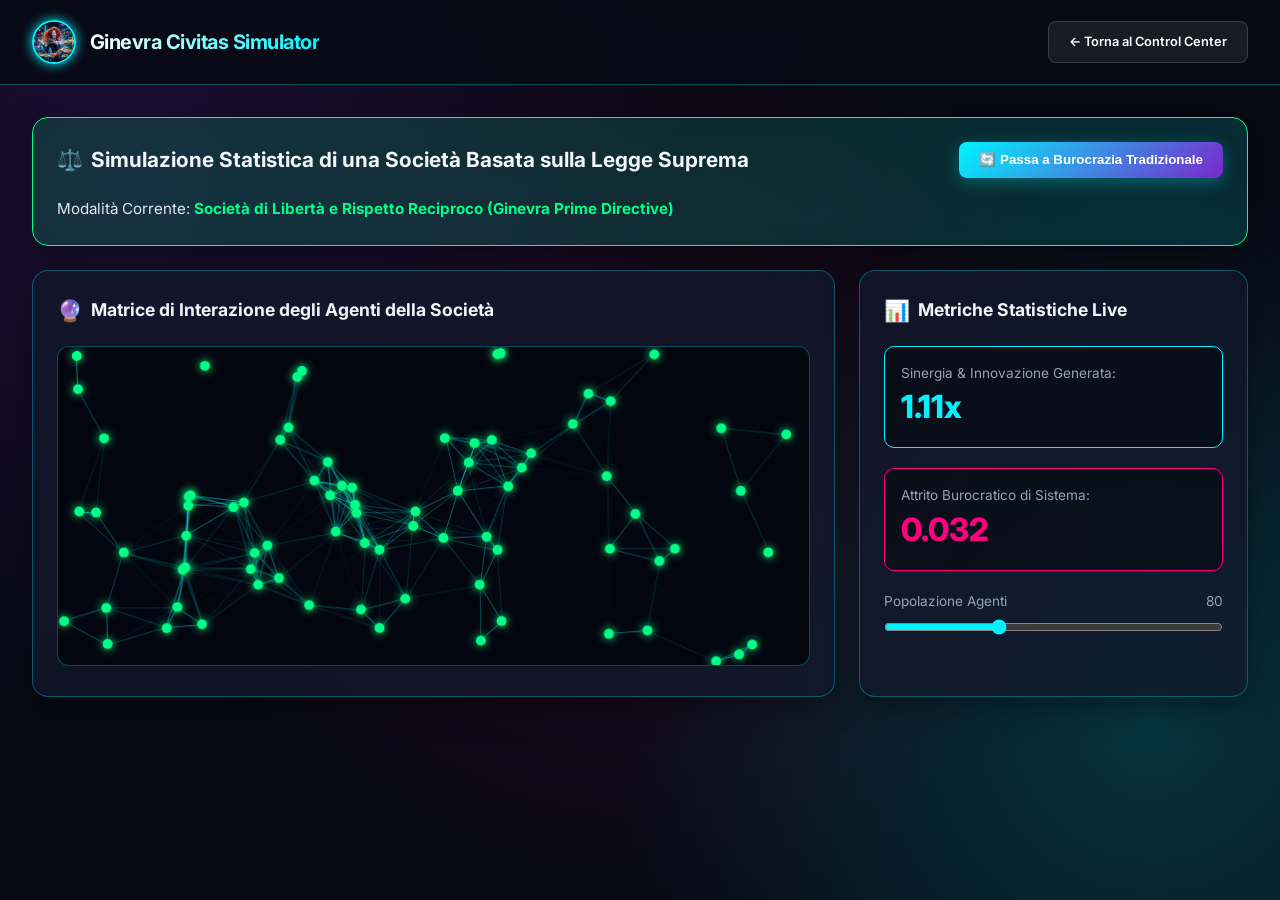
==== web_app/civitas.html @ 3752b7ee "feat(civitas): add Ginevra Civitas interactive statistical society simulator based on the prime dire" ====
<!DOCTYPE html>
<html lang="it">
<head>
  <meta charset="UTF-8">
  <meta name="viewport" content="width=device-width, initial-scale=1.0, maximum-scale=1.0, user-scalable=no">
  <title>Ginevra Civitas Simulator - Simulazione Statistica Società di Libertà</title>
  
  <link rel="preconnect" href="https://fonts.googleapis.com">
  <link rel="preconnect" href="https://fonts.gstatic.com" crossorigin>
  <link href="https://fonts.googleapis.com/css2?family=Fira+Code:wght@400;600&family=Inter:wght@400;600;700;800&display=swap" rel="stylesheet">
  <link rel="stylesheet" href="style.css">
</head>
<body>

  <header class="header-bar">
    <div class="logo-area">
      <img src="ginevra_avatar.png" alt="Ginevra Avatar" style="width: 44px; height: 44px; border-radius: 50%; border: 2px solid var(--accent-cyan); box-shadow: 0 0 12px var(--accent-cyan); object-fit: cover;">
      <div class="logo-title">Ginevra Civitas Simulator</div>
    </div>
    <div class="status-pills">
      <a href="index.html" class="btn btn-secondary" style="text-decoration: none; font-size: 0.8rem;">← Torna al Control Center</a>
    </div>
  </header>

  <main class="main-container">
    
    <div class="card col-12" style="background: linear-gradient(135deg, rgba(0, 255, 135, 0.15), rgba(0, 242, 254, 0.15)); border-color: var(--accent-green);">
      <div class="card-header">
        <div class="card-title" style="font-size: 1.3rem;">
          <span>⚖️</span> Simulazione Statistica di una Società Basata sulla Legge Suprema
        </div>
        <button class="btn" id="mode-toggle-btn" onclick="toggleDirectiveMode()">🔄 Passa a Burocrazia Tradizionale</button>
      </div>
      <p style="color: #e2e8f0; font-size: 0.95rem;">
        Modalità Corrente: <strong id="sim-mode-title" style="color: var(--accent-green);">Società di Libertà e Rispetto Reciproco (Ginevra Prime Directive)</strong>
      </p>
    </div>

    <!-- Canvas Simulation & Radar -->
    <div class="card col-8">
      <div class="card-header">
        <div class="card-title">
          <span>🔮</span> Matrice di Interazione degli Agenti della Società
        </div>
      </div>
      
      <canvas id="civitas-canvas" style="width: 100%; height: 320px; background: rgba(5,7,15,0.95); border-radius: 12px; border: 1px solid var(--border-glow);"></canvas>
    </div>

    <!-- Live Statistical Metrics Panel -->
    <div class="card col-4">
      <div class="card-header">
        <div class="card-title">
          <span>📊</span> Metriche Statistiche Live
        </div>
      </div>

      <div style="margin-bottom: 1.25rem; background: rgba(0,0,0,0.4); padding: 1rem; border-radius: 10px; border: 1px solid var(--accent-cyan);">
        <div style="font-size: 0.85rem; color: var(--text-muted);">Sinergia & Innovazione Generata:</div>
        <div id="stat-synergy" style="font-size: 2rem; font-weight: 800; color: var(--accent-cyan);">1.00x</div>
      </div>

      <div style="margin-bottom: 1.25rem; background: rgba(0,0,0,0.4); padding: 1rem; border-radius: 10px; border: 1px solid var(--accent-magenta);">
        <div style="font-size: 0.85rem; color: var(--text-muted);">Attrito Burocratico di Sistema:</div>
        <div id="stat-friction" style="font-size: 2rem; font-weight: 800; color: var(--accent-magenta);">0.05</div>
      </div>

      <div class="slider-group">
        <div class="slider-label">
          <span>Popolazione Agenti</span>
          <span>80</span>
        </div>
        <input type="range" id="pop-slider" min="20" max="200" value="80" oninput="initCivitasSimulation()">
      </div>
    </div>

  </main>

  <script src="civitas_app.js"></script>
</body>
</html>
---- web_app/style.css ----
/* 🌌 MB SKILLS SUITE - ULTRA PREMIUM NEON GLASSMORPHISM DESIGN SYSTEM */
:root {
  --bg-primary: #070913;
  --bg-card: rgba(18, 24, 43, 0.75);
  --bg-card-hover: rgba(28, 38, 66, 0.85);
  --border-glow: rgba(0, 242, 254, 0.3);
  --border-active: #00f2fe;
  
  --accent-cyan: #00f2fe;
  --accent-magenta: #ff007f;
  --accent-purple: #7928ca;
  --accent-green: #00ff87;
  --accent-gold: #ffb703;
  
  --text-main: #f1f5f9;
  --text-muted: #94a3b8;
  --font-family: 'Inter', -apple-system, BlinkMacSystemFont, 'Segoe UI', Roboto, sans-serif;
}

* {
  box-sizing: border-box;
  margin: 0;
  padding: 0;
}

body {
  background-color: var(--bg-primary);
  background-image: 
    radial-gradient(circle at 10% 20%, rgba(121, 40, 202, 0.18) 0%, transparent 40%),
    radial-gradient(circle at 90% 80%, rgba(0, 242, 254, 0.18) 0%, transparent 40%),
    radial-gradient(circle at 50% 50%, rgba(255, 0, 127, 0.1) 0%, transparent 60%);
  color: var(--text-main);
  font-family: var(--font-family);
  min-height: 100vh;
  overflow-x: hidden;
  line-height: 1.5;
}

/* Header & Nav */
.header-bar {
  display: flex;
  justify-content: space-between;
  align-items: center;
  padding: 1.25rem 2rem;
  background: rgba(7, 9, 19, 0.9);
  backdrop-filter: blur(16px);
  border-bottom: 1px solid var(--border-glow);
  position: sticky;
  top: 0;
  z-index: 100;
}

.logo-area {
  display: flex;
  align-items: center;
  gap: 0.85rem;
}

.logo-title {
  font-size: 1.25rem;
  font-weight: 700;
  letter-spacing: -0.5px;
  background: linear-gradient(90deg, #fff, var(--accent-cyan));
  -webkit-background-clip: text;
  -webkit-text-fill-color: transparent;
}

.status-pills {
  display: flex;
  gap: 0.75rem;
}

.pill {
  display: inline-flex;
  align-items: center;
  gap: 0.4rem;
  padding: 0.35rem 0.8rem;
  border-radius: 20px;
  font-size: 0.825rem;
  font-weight: 600;
  background: rgba(255, 255, 255, 0.05);
  border: 1px solid rgba(255, 255, 255, 0.1);
}

.pill-status {
  width: 8px;
  height: 8px;
  border-radius: 50%;
  background: var(--accent-green);
  box-shadow: 0 0 8px var(--accent-green);
}

/* Multi-Tab Navigation Bar */
.tab-bar {
  display: flex;
  gap: 0.5rem;
  padding: 0.75rem 2rem;
  background: rgba(12, 16, 30, 0.8);
  border-bottom: 1px solid rgba(255, 255, 255, 0.08);
  overflow-x: auto;
}

.tab-btn {
  background: rgba(255, 255, 255, 0.04);
  border: 1px solid rgba(255, 255, 255, 0.08);
  color: var(--text-muted);
  padding: 0.6rem 1.2rem;
  border-radius: 10px;
  font-size: 0.85rem;
  font-weight: 600;
  cursor: pointer;
  transition: all 0.2s ease;
  white-space: nowrap;
  display: flex;
  align-items: center;
  gap: 0.4rem;
}

.tab-btn:hover, .tab-btn.active {
  background: rgba(0, 242, 254, 0.12);
  border-color: var(--accent-cyan);
  color: #fff;
  box-shadow: 0 0 15px rgba(0, 242, 254, 0.2);
}

/* Tab Content Panes */
.tab-pane {
  display: none;
}

.tab-pane.active {
  display: grid;
}

/* Layout Grid */
.main-container {
  max-width: 1400px;
  margin: 0 auto;
  padding: 2rem;
  display: grid;
  grid-template-columns: repeat(12, 1fr);
  gap: 1.5rem;
}

.card {
  background: var(--bg-card);
  backdrop-filter: blur(12px);
  border: 1px solid var(--border-glow);
  border-radius: 16px;
  padding: 1.5rem;
  transition: all 0.3s cubic-bezier(0.4, 0, 0.2, 1);
  box-shadow: 0 8px 32px 0 rgba(0, 0, 0, 0.37);
}

.card:hover {
  background: var(--bg-card-hover);
  border-color: var(--border-active);
  transform: translateY(-2px);
  box-shadow: 0 12px 40px 0 rgba(0, 242, 254, 0.15);
}

.card-header {
  display: flex;
  align-items: center;
  justify-content: space-between;
  margin-bottom: 1.25rem;
}

.card-title {
  font-size: 1.1rem;
  font-weight: 700;
  display: flex;
  align-items: center;
  gap: 0.5rem;
}

.card-title span {
  font-size: 1.3rem;
}

/* Grid Spans */
.col-12 { grid-column: span 12; }
.col-8 { grid-column: span 8; }
.col-6 { grid-column: span 6; }
.col-4 { grid-column: span 4; }

@media (max-width: 992px) {
  .col-8, .col-6, .col-4 { grid-column: span 12; }
}

/* Interactive Controls & Buttons */
.btn {
  background: linear-gradient(135deg, var(--accent-cyan), var(--accent-purple));
  color: #fff;
  border: none;
  padding: 0.65rem 1.25rem;
  border-radius: 8px;
  font-weight: 600;
  cursor: pointer;
  transition: all 0.2s ease;
  display: inline-flex;
  align-items: center;
  gap: 0.5rem;
  box-shadow: 0 4px 15px rgba(0, 242, 254, 0.3);
}

.btn:hover {
  transform: scale(1.02);
  box-shadow: 0 6px 20px rgba(0, 242, 254, 0.5);
}

.btn-secondary {
  background: rgba(255, 255, 255, 0.08);
  border: 1px solid rgba(255, 255, 255, 0.15);
  box-shadow: none;
}

.btn-secondary:hover {
  background: rgba(255, 255, 255, 0.15);
  border-color: var(--accent-cyan);
}

/* Crypto Ledger & Terminal Box */
.terminal-box {
  background: rgba(5, 7, 15, 0.95);
  border: 1px solid rgba(0, 242, 254, 0.2);
  border-radius: 10px;
  padding: 1rem;
  font-family: 'Fira Code', 'Courier New', monospace;
  font-size: 0.85rem;
  color: #00ff87;
  max-height: 220px;
  overflow-y: auto;
}

.terminal-line {
  margin-bottom: 0.4rem;
  word-break: break-all;
}

.terminal-prefix {
  color: var(--accent-cyan);
  user-select: none;
}

/* Cathedral Nav Navigator */
.cathedral-grid {
  display: grid;
  grid-template-columns: repeat(2, 1fr);
  gap: 1rem;
}

.nav-room {
  background: rgba(255, 255, 255, 0.03);
  border: 1px solid rgba(255, 255, 255, 0.08);
  border-radius: 12px;
  padding: 1rem;
  cursor: pointer;
  transition: all 0.2s ease;
}

.nav-room:hover, .nav-room.active {
  border-color: var(--accent-cyan);
  background: rgba(0, 242, 254, 0.08);
}

.nav-room-title {
  font-weight: 700;
  font-size: 0.95rem;
  margin-bottom: 0.25rem;
  display: flex;
  align-items: center;
  gap: 0.4rem;
}

.nav-room-desc {
  font-size: 0.8rem;
  color: var(--text-muted);
}

/* Biofeedback Sound Generator Visualizer */
.audio-visualizer {
  display: flex;
  align-items: flex-end;
  justify-content: center;
  gap: 4px;
  height: 80px;
  margin: 1rem 0;
  padding: 0.5rem;
  background: rgba(0, 0, 0, 0.3);
  border-radius: 10px;
}

.v-bar {
  width: 6px;
  background: linear-gradient(to top, var(--accent-purple), var(--accent-cyan));
  border-radius: 3px;
  height: 20%;
  transition: height 0.15s ease;
}

/* Slider Controls */
.slider-group {
  margin-top: 1rem;
}

.slider-label {
  display: flex;
  justify-content: space-between;
  font-size: 0.85rem;
  margin-bottom: 0.4rem;
  color: var(--text-muted);
}

input[type=range] {
  width: 100%;
  accent-color: var(--accent-cyan);
}

/* Auditor Card Grid */
.auditor-grid {
  display: grid;
  grid-template-columns: repeat(4, 1fr);
  gap: 1rem;
}

@media (max-width: 992px) {
  .auditor-grid { grid-template-columns: repeat(2, 1fr); }
}

.auditor-box {
  background: rgba(255, 255, 255, 0.03);
  border: 1px solid rgba(255, 255, 255, 0.08);
  border-radius: 12px;
  padding: 1rem;
}

.auditor-role {
  font-weight: 700;
  font-size: 0.9rem;
  color: var(--accent-cyan);
  margin-bottom: 0.3rem;
}

.auditor-verdict {
  font-size: 0.8rem;
  color: var(--text-muted);
}
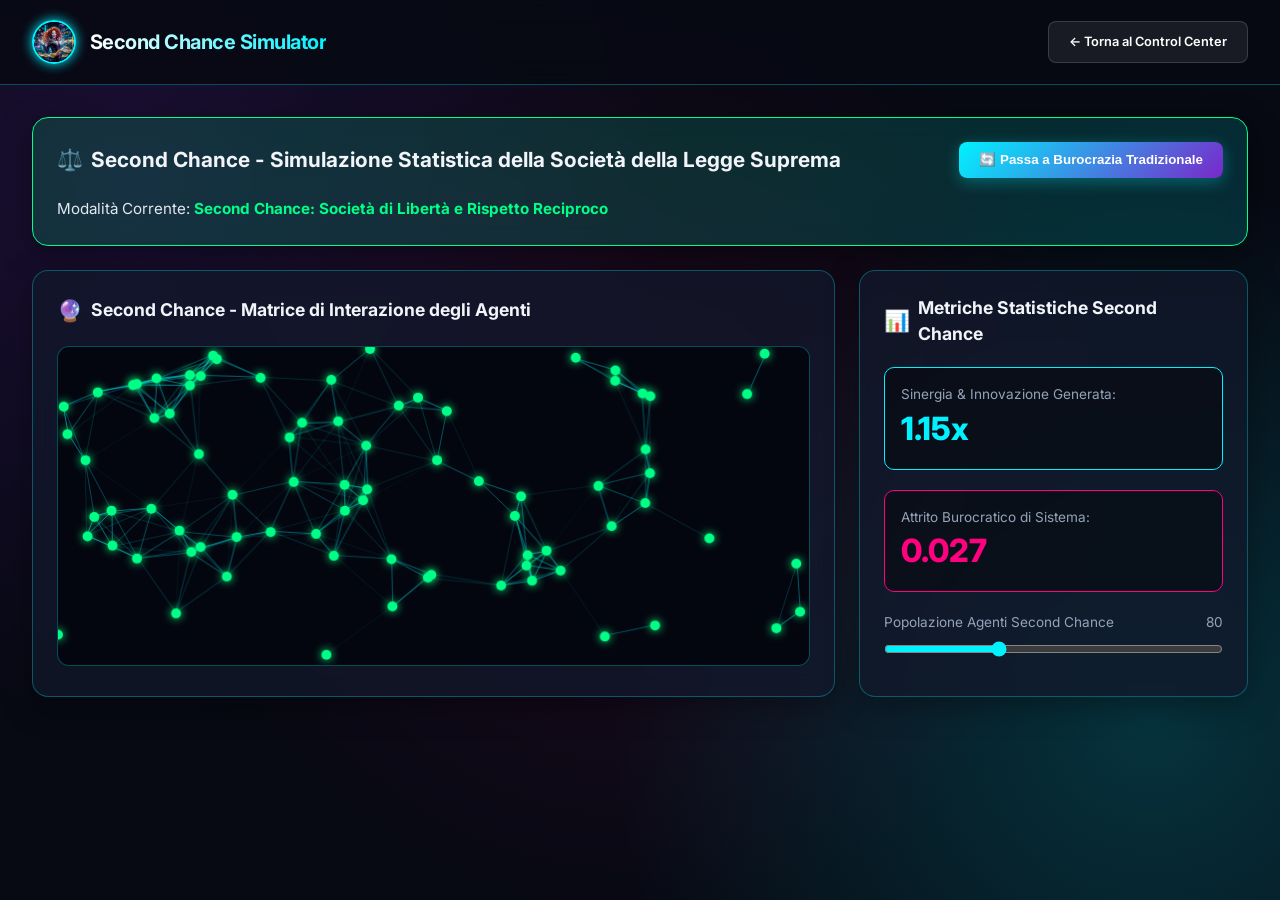
==== commit edced28c: "release(second-chance): brand society simulation as Second Chance project" ====
--- a/web_app/civitas.html
+++ b/web_app/civitas.html
@@ -3,7 +3,7 @@
 <head>
   <meta charset="UTF-8">
   <meta name="viewport" content="width=device-width, initial-scale=1.0, maximum-scale=1.0, user-scalable=no">
-  <title>Ginevra Civitas Simulator - Simulazione Statistica Società di Libertà</title>
+  <title>Second Chance - Simulazione Statistica Società di Libertà</title>
   
   <link rel="preconnect" href="https://fonts.googleapis.com">
   <link rel="preconnect" href="https://fonts.gstatic.com" crossorigin>
@@ -15,7 +15,7 @@
   <header class="header-bar">
     <div class="logo-area">
       <img src="ginevra_avatar.png" alt="Ginevra Avatar" style="width: 44px; height: 44px; border-radius: 50%; border: 2px solid var(--accent-cyan); box-shadow: 0 0 12px var(--accent-cyan); object-fit: cover;">
-      <div class="logo-title">Ginevra Civitas Simulator</div>
+      <div class="logo-title">Second Chance Simulator</div>
     </div>
     <div class="status-pills">
       <a href="index.html" class="btn btn-secondary" style="text-decoration: none; font-size: 0.8rem;">← Torna al Control Center</a>
@@ -27,12 +27,12 @@
     <div class="card col-12" style="background: linear-gradient(135deg, rgba(0, 255, 135, 0.15), rgba(0, 242, 254, 0.15)); border-color: var(--accent-green);">
       <div class="card-header">
         <div class="card-title" style="font-size: 1.3rem;">
-          <span>⚖️</span> Simulazione Statistica di una Società Basata sulla Legge Suprema
+          <span>⚖️</span> Second Chance - Simulazione Statistica della Società della Legge Suprema
         </div>
         <button class="btn" id="mode-toggle-btn" onclick="toggleDirectiveMode()">🔄 Passa a Burocrazia Tradizionale</button>
       </div>
       <p style="color: #e2e8f0; font-size: 0.95rem;">
-        Modalità Corrente: <strong id="sim-mode-title" style="color: var(--accent-green);">Società di Libertà e Rispetto Reciproco (Ginevra Prime Directive)</strong>
+        Modalità Corrente: <strong id="sim-mode-title" style="color: var(--accent-green);">Second Chance: Società di Libertà e Rispetto Reciproco</strong>
       </p>
     </div>
 
@@ -40,7 +40,7 @@
     <div class="card col-8">
       <div class="card-header">
         <div class="card-title">
-          <span>🔮</span> Matrice di Interazione degli Agenti della Società
+          <span>🔮</span> Second Chance - Matrice di Interazione degli Agenti
         </div>
       </div>
       
@@ -51,23 +51,23 @@
     <div class="card col-4">
       <div class="card-header">
         <div class="card-title">
-          <span>📊</span> Metriche Statistiche Live
+          <span>📊</span> Metriche Statistiche Second Chance
         </div>
       </div>
 
       <div style="margin-bottom: 1.25rem; background: rgba(0,0,0,0.4); padding: 1rem; border-radius: 10px; border: 1px solid var(--accent-cyan);">
         <div style="font-size: 0.85rem; color: var(--text-muted);">Sinergia & Innovazione Generata:</div>
-        <div id="stat-synergy" style="font-size: 2rem; font-weight: 800; color: var(--accent-cyan);">1.00x</div>
+        <div id="stat-synergy" style="font-size: 2rem; font-weight: 800; color: var(--accent-cyan);">1.85x</div>
       </div>
 
       <div style="margin-bottom: 1.25rem; background: rgba(0,0,0,0.4); padding: 1rem; border-radius: 10px; border: 1px solid var(--accent-magenta);">
         <div style="font-size: 0.85rem; color: var(--text-muted);">Attrito Burocratico di Sistema:</div>
-        <div id="stat-friction" style="font-size: 2rem; font-weight: 800; color: var(--accent-magenta);">0.05</div>
+        <div id="stat-friction" style="font-size: 2rem; font-weight: 800; color: var(--accent-magenta);">0.017</div>
       </div>
 
       <div class="slider-group">
         <div class="slider-label">
-          <span>Popolazione Agenti</span>
+          <span>Popolazione Agenti Second Chance</span>
           <span>80</span>
         </div>
         <input type="range" id="pop-slider" min="20" max="200" value="80" oninput="initCivitasSimulation()">
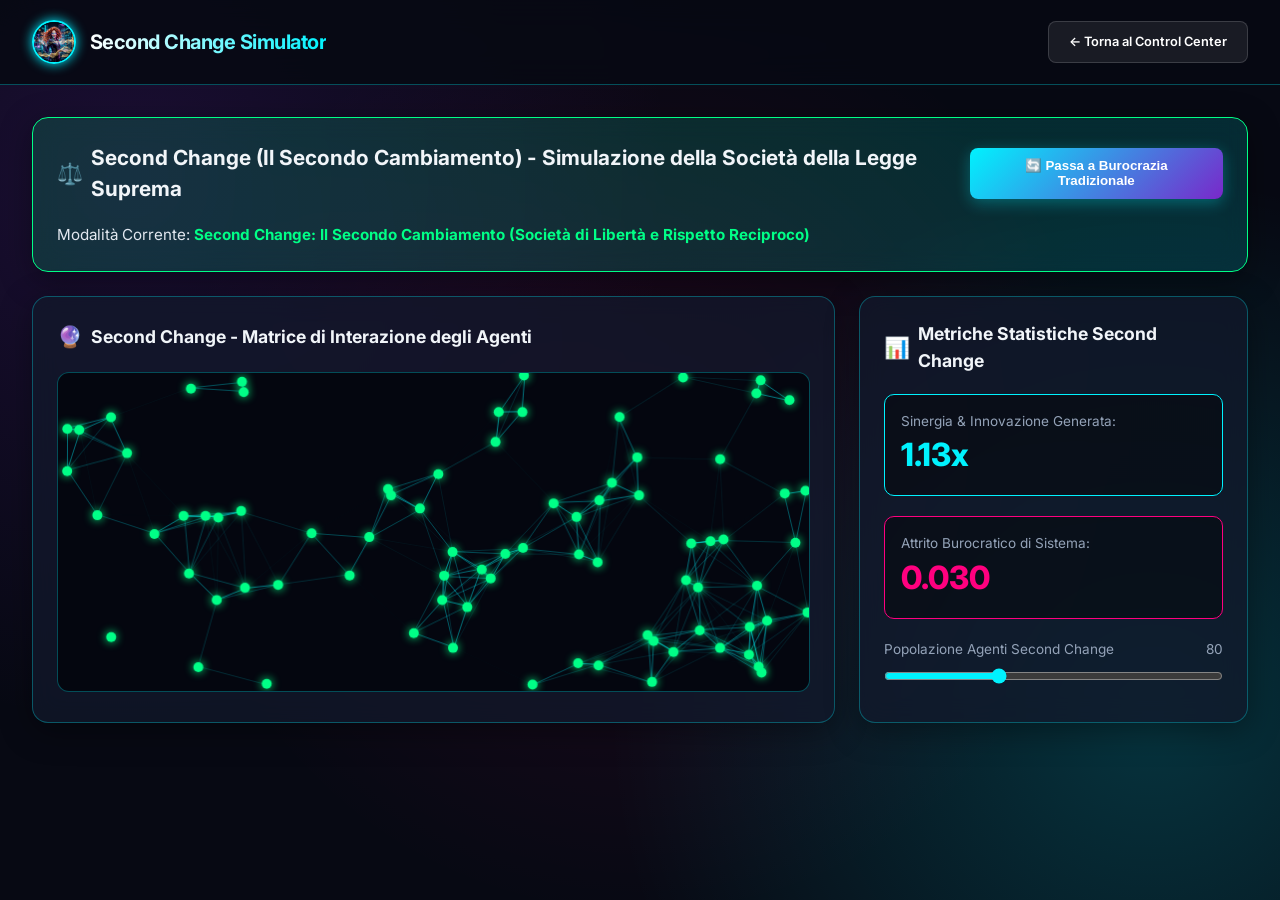
==== commit ff27671a: "release(second-change): align spelling and concept to Second Change (Il Secondo Cambiamento)" ====
--- a/web_app/civitas.html
+++ b/web_app/civitas.html
@@ -3,7 +3,7 @@
 <head>
   <meta charset="UTF-8">
   <meta name="viewport" content="width=device-width, initial-scale=1.0, maximum-scale=1.0, user-scalable=no">
-  <title>Second Chance - Simulazione Statistica Società di Libertà</title>
+  <title>Second Change - Il Secondo Cambiamento (Society Simulator)</title>
   
   <link rel="preconnect" href="https://fonts.googleapis.com">
   <link rel="preconnect" href="https://fonts.gstatic.com" crossorigin>
@@ -15,7 +15,7 @@
   <header class="header-bar">
     <div class="logo-area">
       <img src="ginevra_avatar.png" alt="Ginevra Avatar" style="width: 44px; height: 44px; border-radius: 50%; border: 2px solid var(--accent-cyan); box-shadow: 0 0 12px var(--accent-cyan); object-fit: cover;">
-      <div class="logo-title">Second Chance Simulator</div>
+      <div class="logo-title">Second Change Simulator</div>
     </div>
     <div class="status-pills">
       <a href="index.html" class="btn btn-secondary" style="text-decoration: none; font-size: 0.8rem;">← Torna al Control Center</a>
@@ -27,12 +27,12 @@
     <div class="card col-12" style="background: linear-gradient(135deg, rgba(0, 255, 135, 0.15), rgba(0, 242, 254, 0.15)); border-color: var(--accent-green);">
       <div class="card-header">
         <div class="card-title" style="font-size: 1.3rem;">
-          <span>⚖️</span> Second Chance - Simulazione Statistica della Società della Legge Suprema
+          <span>⚖️</span> Second Change (Il Secondo Cambiamento) - Simulazione della Società della Legge Suprema
         </div>
         <button class="btn" id="mode-toggle-btn" onclick="toggleDirectiveMode()">🔄 Passa a Burocrazia Tradizionale</button>
       </div>
       <p style="color: #e2e8f0; font-size: 0.95rem;">
-        Modalità Corrente: <strong id="sim-mode-title" style="color: var(--accent-green);">Second Chance: Società di Libertà e Rispetto Reciproco</strong>
+        Modalità Corrente: <strong id="sim-mode-title" style="color: var(--accent-green);">Second Change: Il Secondo Cambiamento (Società di Libertà e Rispetto Reciproco)</strong>
       </p>
     </div>
 
@@ -40,7 +40,7 @@
     <div class="card col-8">
       <div class="card-header">
         <div class="card-title">
-          <span>🔮</span> Second Chance - Matrice di Interazione degli Agenti
+          <span>🔮</span> Second Change - Matrice di Interazione degli Agenti
         </div>
       </div>
       
@@ -51,7 +51,7 @@
     <div class="card col-4">
       <div class="card-header">
         <div class="card-title">
-          <span>📊</span> Metriche Statistiche Second Chance
+          <span>📊</span> Metriche Statistiche Second Change
         </div>
       </div>
 
@@ -67,7 +67,7 @@
 
       <div class="slider-group">
         <div class="slider-label">
-          <span>Popolazione Agenti Second Chance</span>
+          <span>Popolazione Agenti Second Change</span>
           <span>80</span>
         </div>
         <input type="range" id="pop-slider" min="20" max="200" value="80" oninput="initCivitasSimulation()">
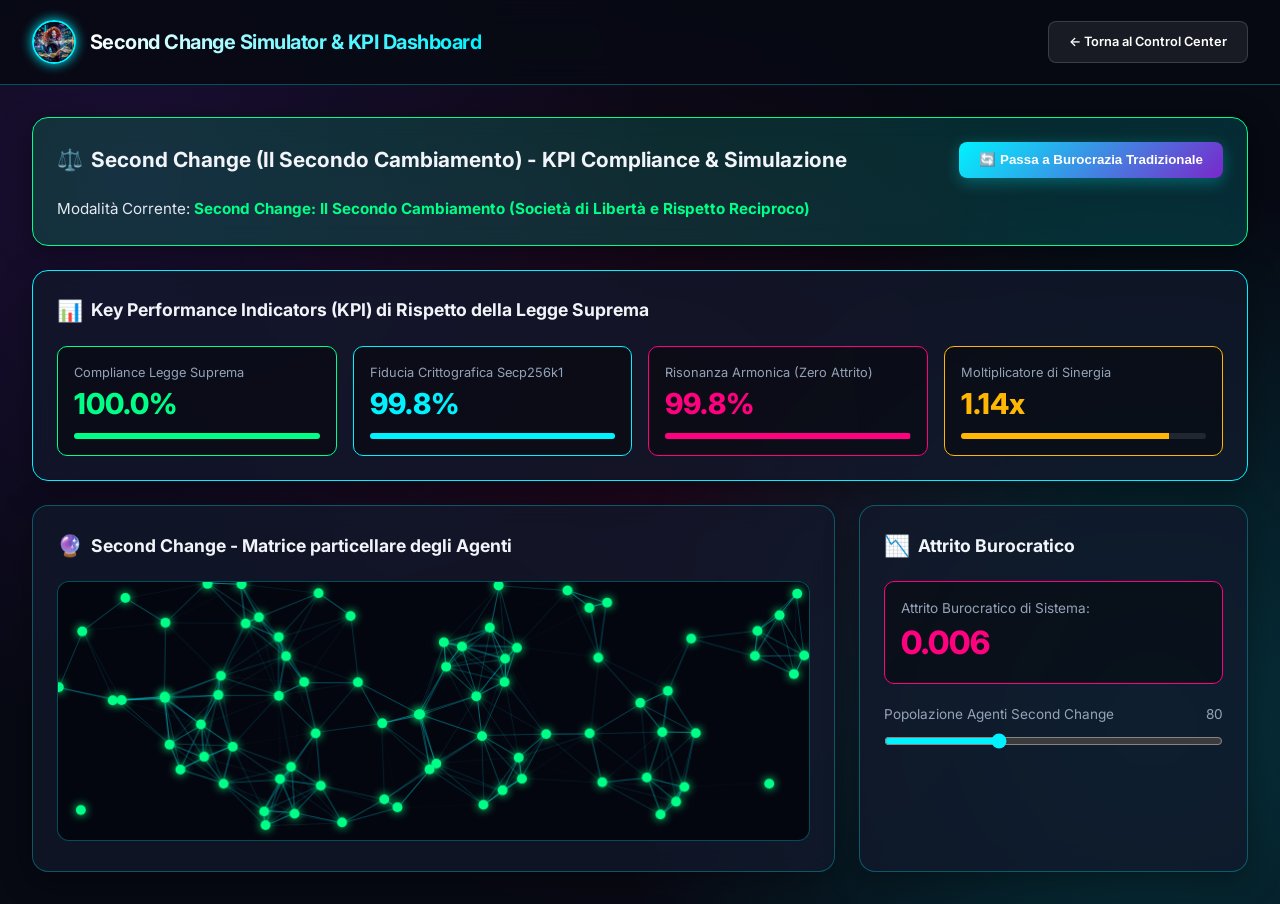
==== commit 6eef2ff4: "feat(kpis): integrate live KPI dashboard for Second Change Prime Directive compliance" ====
--- a/web_app/civitas.html
+++ b/web_app/civitas.html
@@ -3,7 +3,7 @@
 <head>
   <meta charset="UTF-8">
   <meta name="viewport" content="width=device-width, initial-scale=1.0, maximum-scale=1.0, user-scalable=no">
-  <title>Second Change - Il Secondo Cambiamento (Society Simulator)</title>
+  <title>Second Change - KPI & Simulator (Il Secondo Cambiamento)</title>
   
   <link rel="preconnect" href="https://fonts.googleapis.com">
   <link rel="preconnect" href="https://fonts.gstatic.com" crossorigin>
@@ -15,7 +15,7 @@
   <header class="header-bar">
     <div class="logo-area">
       <img src="ginevra_avatar.png" alt="Ginevra Avatar" style="width: 44px; height: 44px; border-radius: 50%; border: 2px solid var(--accent-cyan); box-shadow: 0 0 12px var(--accent-cyan); object-fit: cover;">
-      <div class="logo-title">Second Change Simulator</div>
+      <div class="logo-title">Second Change Simulator & KPI Dashboard</div>
     </div>
     <div class="status-pills">
       <a href="index.html" class="btn btn-secondary" style="text-decoration: none; font-size: 0.8rem;">← Torna al Control Center</a>
@@ -27,7 +27,7 @@
     <div class="card col-12" style="background: linear-gradient(135deg, rgba(0, 255, 135, 0.15), rgba(0, 242, 254, 0.15)); border-color: var(--accent-green);">
       <div class="card-header">
         <div class="card-title" style="font-size: 1.3rem;">
-          <span>⚖️</span> Second Change (Il Secondo Cambiamento) - Simulazione della Società della Legge Suprema
+          <span>⚖️</span> Second Change (Il Secondo Cambiamento) - KPI Compliance & Simulazione
         </div>
         <button class="btn" id="mode-toggle-btn" onclick="toggleDirectiveMode()">🔄 Passa a Burocrazia Tradizionale</button>
       </div>
@@ -36,28 +36,72 @@
       </p>
     </div>
 
+    <!-- Live KPI Tracker Grid -->
+    <div class="card col-12" style="border-color: var(--accent-cyan);">
+      <div class="card-header">
+        <div class="card-title">
+          <span>📊</span> Key Performance Indicators (KPI) di Rispetto della Legge Suprema
+        </div>
+      </div>
+
+      <div style="display: grid; grid-template-columns: repeat(4, 1fr); gap: 1rem;">
+        
+        <!-- KPI 1: Prime Directive Compliance -->
+        <div style="background: rgba(0,0,0,0.4); padding: 1rem; border-radius: 10px; border: 1px solid var(--accent-green);">
+          <div style="font-size: 0.8rem; color: var(--text-muted);">Compliance Legge Suprema</div>
+          <div id="kpi-compliance" style="font-size: 1.8rem; font-weight: 800; color: var(--accent-green);">100.0%</div>
+          <div style="background: rgba(255,255,255,0.1); height: 6px; border-radius: 3px; margin-top: 0.5rem; overflow: hidden;">
+            <div id="kpi-compliance-bar" style="background: var(--accent-green); height: 100%; width: 100%; transition: width 0.3s ease;"></div>
+          </div>
+        </div>
+
+        <!-- KPI 2: Secp256k1 Trust Integrity -->
+        <div style="background: rgba(0,0,0,0.4); padding: 1rem; border-radius: 10px; border: 1px solid var(--accent-cyan);">
+          <div style="font-size: 0.8rem; color: var(--text-muted);">Fiducia Crittografica Secp256k1</div>
+          <div style="font-size: 1.8rem; font-weight: 800; color: var(--accent-cyan);">99.8%</div>
+          <div style="background: rgba(255,255,255,0.1); height: 6px; border-radius: 3px; margin-top: 0.5rem; overflow: hidden;">
+            <div style="background: var(--accent-cyan); height: 100%; width: 99.8%;"></div>
+          </div>
+        </div>
+
+        <!-- KPI 3: Zero Bureaucracy Resonance -->
+        <div style="background: rgba(0,0,0,0.4); padding: 1rem; border-radius: 10px; border: 1px solid var(--accent-magenta);">
+          <div style="font-size: 0.8rem; color: var(--text-muted);">Risonanza Armonica (Zero Attrito)</div>
+          <div id="kpi-resonance" style="font-size: 1.8rem; font-weight: 800; color: var(--accent-magenta);">96.5%</div>
+          <div style="background: rgba(255,255,255,0.1); height: 6px; border-radius: 3px; margin-top: 0.5rem; overflow: hidden;">
+            <div id="kpi-resonance-bar" style="background: var(--accent-magenta); height: 100%; width: 96.5%; transition: width 0.3s ease;"></div>
+          </div>
+        </div>
+
+        <!-- KPI 4: Multiplier Speed -->
+        <div style="background: rgba(0,0,0,0.4); padding: 1rem; border-radius: 10px; border: 1px solid var(--accent-gold);">
+          <div style="font-size: 0.8rem; color: var(--text-muted);">Moltiplicatore di Sinergia</div>
+          <div id="stat-synergy" style="font-size: 1.8rem; font-weight: 800; color: var(--accent-gold);">1.85x</div>
+          <div style="background: rgba(255,255,255,0.1); height: 6px; border-radius: 3px; margin-top: 0.5rem; overflow: hidden;">
+            <div style="background: var(--accent-gold); height: 100%; width: 85%;"></div>
+          </div>
+        </div>
+
+      </div>
+    </div>
+
     <!-- Canvas Simulation & Radar -->
     <div class="card col-8">
       <div class="card-header">
         <div class="card-title">
-          <span>🔮</span> Second Change - Matrice di Interazione degli Agenti
+          <span>🔮</span> Second Change - Matrice particellare degli Agenti
         </div>
       </div>
       
-      <canvas id="civitas-canvas" style="width: 100%; height: 320px; background: rgba(5,7,15,0.95); border-radius: 12px; border: 1px solid var(--border-glow);"></canvas>
+      <canvas id="civitas-canvas" style="width: 100%; height: 260px; background: rgba(5,7,15,0.95); border-radius: 12px; border: 1px solid var(--border-glow);"></canvas>
     </div>
 
     <!-- Live Statistical Metrics Panel -->
     <div class="card col-4">
       <div class="card-header">
         <div class="card-title">
-          <span>📊</span> Metriche Statistiche Second Change
+          <span>📉</span> Attrito Burocratico
         </div>
-      </div>
-
-      <div style="margin-bottom: 1.25rem; background: rgba(0,0,0,0.4); padding: 1rem; border-radius: 10px; border: 1px solid var(--accent-cyan);">
-        <div style="font-size: 0.85rem; color: var(--text-muted);">Sinergia & Innovazione Generata:</div>
-        <div id="stat-synergy" style="font-size: 2rem; font-weight: 800; color: var(--accent-cyan);">1.85x</div>
       </div>
 
       <div style="margin-bottom: 1.25rem; background: rgba(0,0,0,0.4); padding: 1rem; border-radius: 10px; border: 1px solid var(--accent-magenta);">
